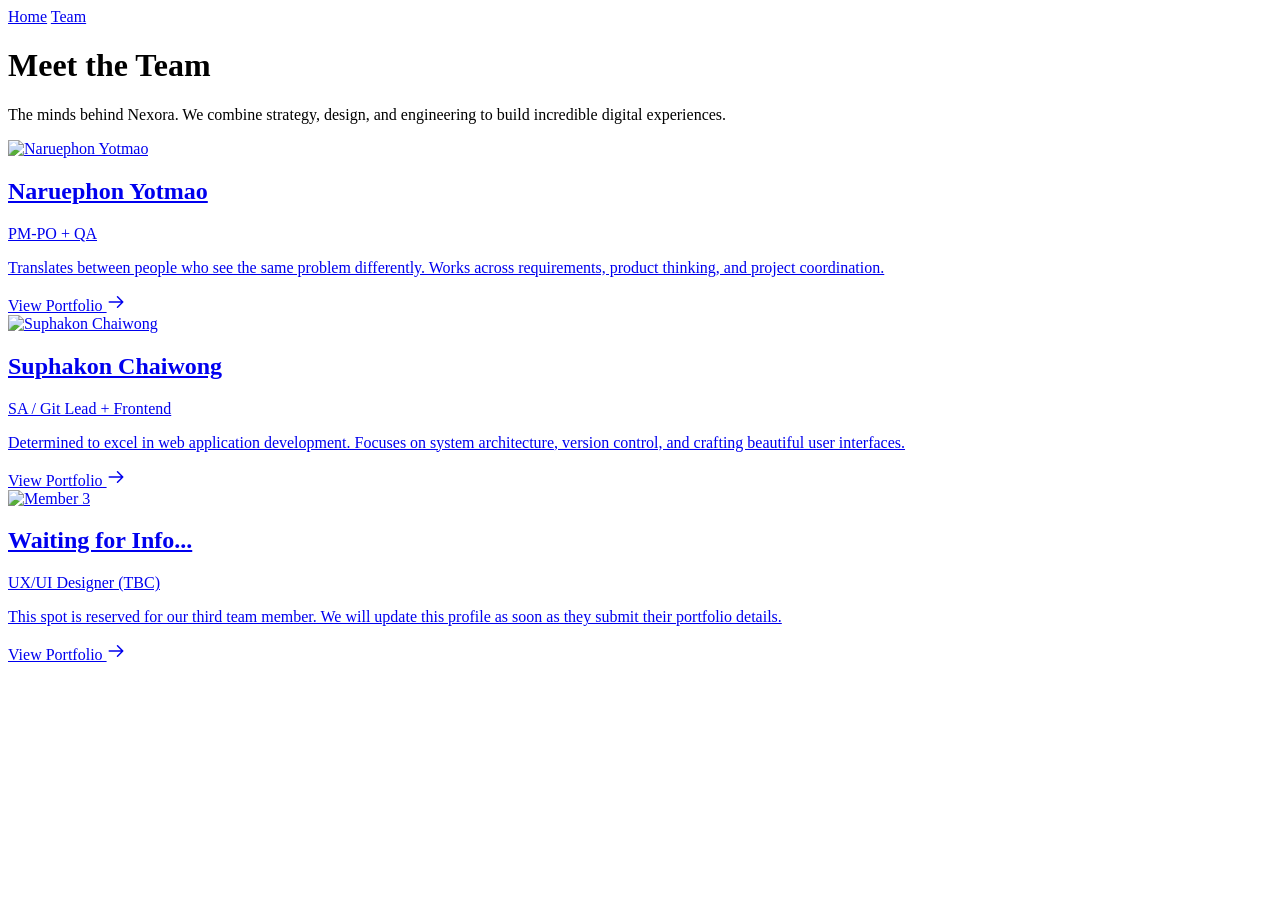
==== team.html @ 6ae88b8d "feat: add team.html structure" ====
<!DOCTYPE html>
<html lang="en">
<head>
    <meta charset="UTF-8">
    <meta name="viewport" content="width=device-width, initial-scale=1.0">
    <title>Nexora - Meet the Team</title>
    <!-- Use external CSS -->
    <link rel="stylesheet" href="assets/css/style.css">
</head>
<body>

    <nav>
        <a href="index.html">Home</a>
        <a href="team.html">Team</a>
    </nav>

    <header>
        <h1>Meet the Team</h1>
        <p>The minds behind Nexora. We combine strategy, design, and engineering to build incredible digital experiences.</p>
    </header>

    <main>
        <div class="team-grid">
            
            <!-- Member 1: Tle -->
            <a href="portfolios/member-1.html" class="team-card">
                <div class="avatar">
                    <img src="https://placehold.co/400x400/1e293b/94a3b8?text=M1" alt="Naruephon Yotmao">
                </div>
                <h2>Naruephon Yotmao</h2>
                <div class="role">PM-PO + QA</div>
                <p class="desc">Translates between people who see the same problem differently. Works across requirements, product thinking, and project coordination.</p>
                
                <div class="view-profile">
                    View Portfolio
                    <svg width="18" height="18" fill="none" stroke="currentColor" viewBox="0 0 24 24" xmlns="http://www.w3.org/2000/svg"><path stroke-linecap="round" stroke-linejoin="round" stroke-width="2" d="M14 5l7 7m0 0l-7 7m7-7H3"></path></svg>
                </div>
            </a>

            <!-- Member 2: Suphakon -->
            <a href="portfolios/member-2.html" class="team-card">
                <div class="avatar">
                    <img src="https://placehold.co/400x400/1e293b/94a3b8?text=M2" alt="Suphakon Chaiwong">
                </div>
                <h2>Suphakon Chaiwong</h2>
                <div class="role">SA / Git Lead + Frontend</div>
                <p class="desc">Determined to excel in web application development. Focuses on system architecture, version control, and crafting beautiful user interfaces.</p>
                
                <div class="view-profile">
                    View Portfolio
                    <svg width="18" height="18" fill="none" stroke="currentColor" viewBox="0 0 24 24" xmlns="http://www.w3.org/2000/svg"><path stroke-linecap="round" stroke-linejoin="round" stroke-width="2" d="M14 5l7 7m0 0l-7 7m7-7H3"></path></svg>
                </div>
            </a>

            <!-- Member 3: Placeholder -->
            <a href="portfolios/member-3.html" class="team-card">
                <div class="avatar">
                    <img src="https://placehold.co/400x400/1e293b/94a3b8?text=M3" alt="Member 3">
                </div>
                <h2>Waiting for Info...</h2>
                <div class="role">UX/UI Designer (TBC)</div>
                <p class="desc">This spot is reserved for our third team member. We will update this profile as soon as they submit their portfolio details.</p>
                
                <div class="view-profile">
                    View Portfolio
                    <svg width="18" height="18" fill="none" stroke="currentColor" viewBox="0 0 24 24" xmlns="http://www.w3.org/2000/svg"><path stroke-linecap="round" stroke-linejoin="round" stroke-width="2" d="M14 5l7 7m0 0l-7 7m7-7H3"></path></svg>
                </div>
            </a>

        </div>
    </main>

</body>
</html>
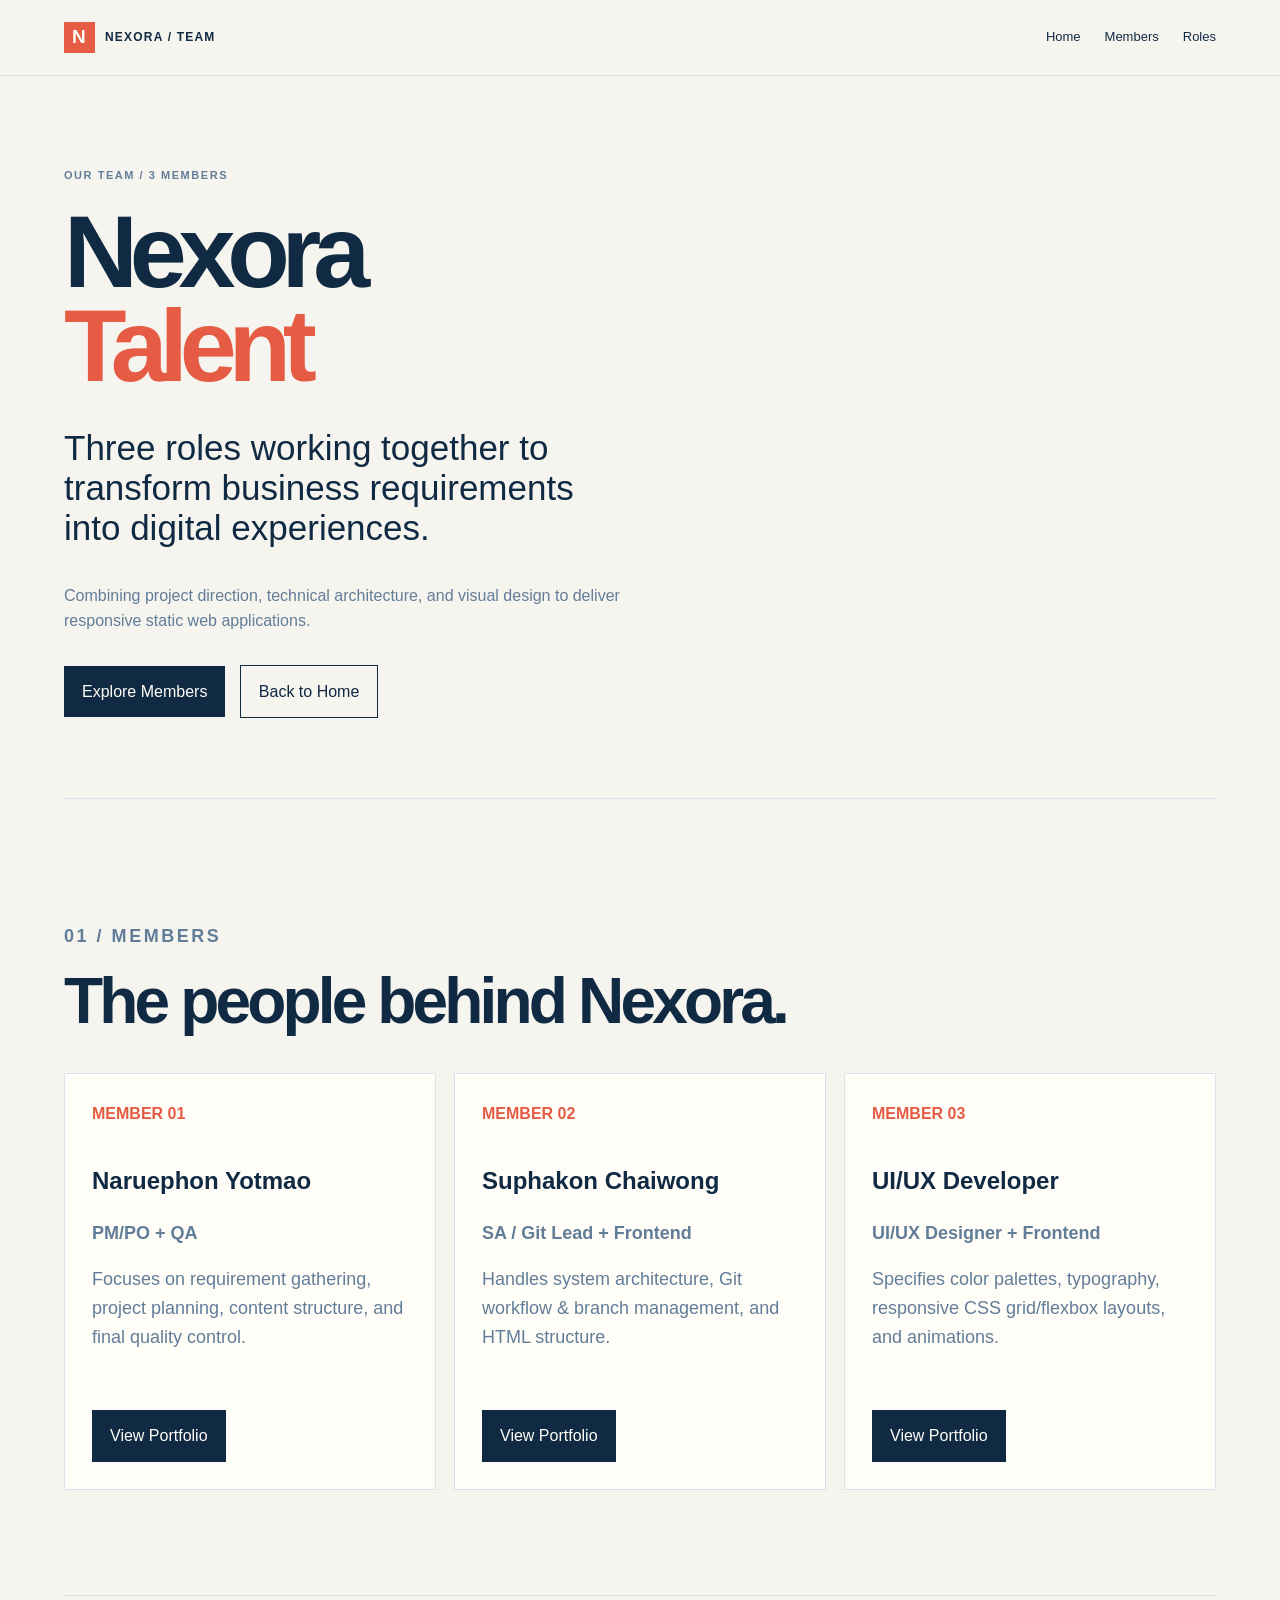
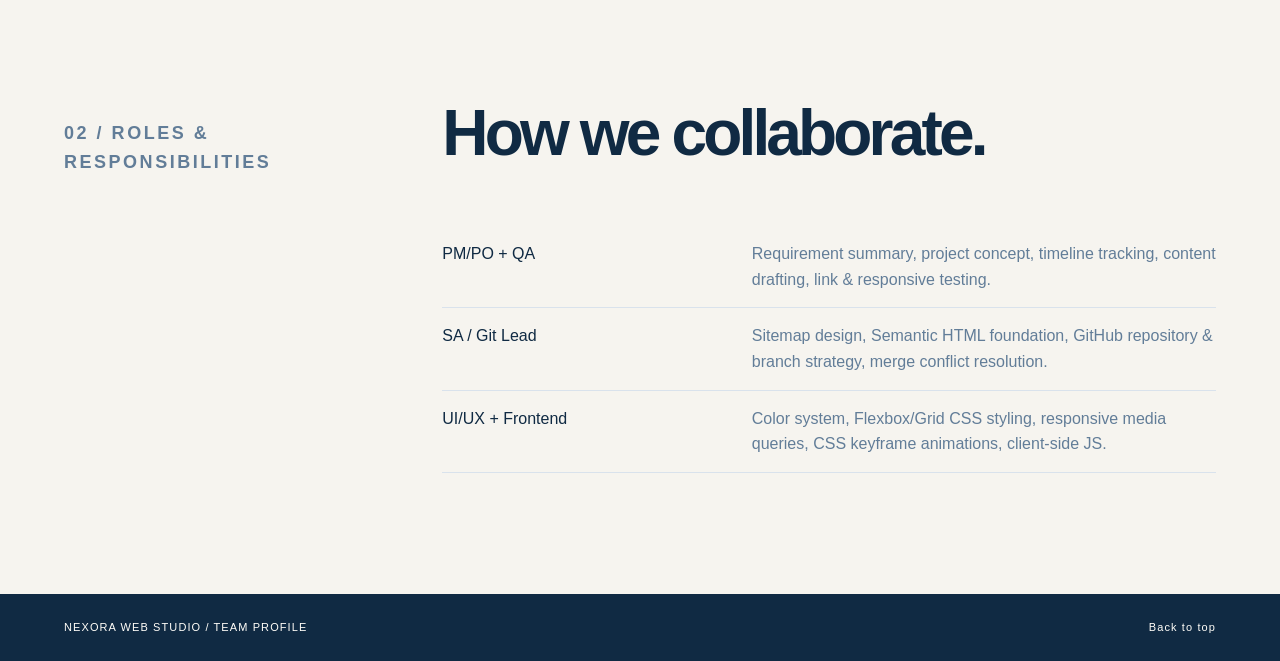
==== commit 54c67702: "fix(member-1): complete QA fixes, asset links, and team page integration" ====
--- a/team.html
+++ b/team.html
@@ -1,74 +1,90 @@
 <!DOCTYPE html>
 <html lang="en">
 <head>
-    <meta charset="UTF-8">
-    <meta name="viewport" content="width=device-width, initial-scale=1.0">
-    <title>Nexora - Meet the Team</title>
-    <!-- Use external CSS -->
-    <link rel="stylesheet" href="assets/css/style.css">
+  <meta charset="UTF-8">
+  <meta name="viewport" content="width=device-width, initial-scale=1.0">
+  <meta name="description" content="Meet the Nexora Web Studio team: PM/PO, SA/Git Lead, and UI/UX Developer.">
+  <title>Team Profile | Nexora Web Studio</title>
+  <link rel="stylesheet" href="assets/css/member-1.css">
+  <script src="assets/js/member-1.js" defer></script>
 </head>
 <body>
+  <a class="skip-link" href="#main-content">Skip to main content</a>
+  <header class="site-header" id="top">
+    <a class="brand" href="index.html"><span class="brand-mark">N</span>NEXORA / TEAM</a>
+    <button id="menu-button" type="button" aria-expanded="false" aria-controls="site-navigation">MENU</button>
+    <nav id="site-navigation" aria-label="Team navigation">
+      <a href="index.html">Home</a>
+      <a href="#team-members">Members</a>
+      <a href="#roles">Roles</a>
+    </nav>
+  </header>
 
-    <nav>
-        <a href="index.html">Home</a>
-        <a href="team.html">Team</a>
-    </nav>
+  <main id="main-content" tabindex="-1">
+    <section class="hero" aria-labelledby="team-title">
+      <div>
+        <p class="eyebrow">OUR TEAM / 3 MEMBERS</p>
+        <h1 id="team-title">Nexora<br><span>Talent</span></h1>
+        <p class="lead">Three roles working together to transform business requirements into digital experiences.</p>
+        <p>Combining project direction, technical architecture, and visual design to deliver responsive static web applications.</p>
+        <a class="button" href="#team-members">Explore Members</a>
+        <a class="button button-light" href="index.html">Back to Home</a>
+      </div>
+    </section>
 
-    <header>
-        <h1>Meet the Team</h1>
-        <p>The minds behind Nexora. We combine strategy, design, and engineering to build incredible digital experiences.</p>
-    </header>
+    <section class="section" id="team-members" aria-labelledby="members-title">
+      <p class="section-label">01 / MEMBERS</p>
+      <h2 id="members-title">The people behind Nexora.</h2>
+      
+      <div class="cards" style="grid-template-columns: repeat(3, 1fr);">
+        <article>
+          <span>MEMBER 01</span>
+          <h3>Naruephon Yotmao</h3>
+          <p><strong>PM/PO + QA</strong></p>
+          <p>Focuses on requirement gathering, project planning, content structure, and final quality control.</p>
+          <br>
+          <a class="button" href="portfolios/member-1.html">View Portfolio</a>
+        </article>
 
-    <main>
-        <div class="team-grid">
-            
-            <!-- Member 1: Tle -->
-            <a href="portfolios/member-1.html" class="team-card">
-                <div class="avatar">
-                    <img src="https://placehold.co/400x400/1e293b/94a3b8?text=M1" alt="Naruephon Yotmao">
-                </div>
-                <h2>Naruephon Yotmao</h2>
-                <div class="role">PM-PO + QA</div>
-                <p class="desc">Translates between people who see the same problem differently. Works across requirements, product thinking, and project coordination.</p>
-                
-                <div class="view-profile">
-                    View Portfolio
-                    <svg width="18" height="18" fill="none" stroke="currentColor" viewBox="0 0 24 24" xmlns="http://www.w3.org/2000/svg"><path stroke-linecap="round" stroke-linejoin="round" stroke-width="2" d="M14 5l7 7m0 0l-7 7m7-7H3"></path></svg>
-                </div>
-            </a>
+        <article>
+          <span>MEMBER 02</span>
+          <h3>Suphakon Chaiwong</h3>
+          <p><strong>SA / Git Lead + Frontend</strong></p>
+          <p>Handles system architecture, Git workflow & branch management, and HTML structure.</p>
+          <br>
+          <a class="button" href="portfolios/member-2.html">View Portfolio</a>
+        </article>
 
-            <!-- Member 2: Suphakon -->
-            <a href="portfolios/member-2.html" class="team-card">
-                <div class="avatar">
-                    <img src="https://placehold.co/400x400/1e293b/94a3b8?text=M2" alt="Suphakon Chaiwong">
-                </div>
-                <h2>Suphakon Chaiwong</h2>
-                <div class="role">SA / Git Lead + Frontend</div>
-                <p class="desc">Determined to excel in web application development. Focuses on system architecture, version control, and crafting beautiful user interfaces.</p>
-                
-                <div class="view-profile">
-                    View Portfolio
-                    <svg width="18" height="18" fill="none" stroke="currentColor" viewBox="0 0 24 24" xmlns="http://www.w3.org/2000/svg"><path stroke-linecap="round" stroke-linejoin="round" stroke-width="2" d="M14 5l7 7m0 0l-7 7m7-7H3"></path></svg>
-                </div>
-            </a>
+        <article>
+          <span>MEMBER 03</span>
+          <h3>UI/UX Developer</h3>
+          <p><strong>UI/UX Designer + Frontend</strong></p>
+          <p>Specifies color palettes, typography, responsive CSS grid/flexbox layouts, and animations.</p>
+          <br>
+          <a class="button" href="portfolios/member-3.html">View Portfolio</a>
+        </article>
+      </div>
+    </section>
 
-            <!-- Member 3: Placeholder -->
-            <a href="portfolios/member-3.html" class="team-card">
-                <div class="avatar">
-                    <img src="https://placehold.co/400x400/1e293b/94a3b8?text=M3" alt="Member 3">
-                </div>
-                <h2>Waiting for Info...</h2>
-                <div class="role">UX/UI Designer (TBC)</div>
-                <p class="desc">This spot is reserved for our third team member. We will update this profile as soon as they submit their portfolio details.</p>
-                
-                <div class="view-profile">
-                    View Portfolio
-                    <svg width="18" height="18" fill="none" stroke="currentColor" viewBox="0 0 24 24" xmlns="http://www.w3.org/2000/svg"><path stroke-linecap="round" stroke-linejoin="round" stroke-width="2" d="M14 5l7 7m0 0l-7 7m7-7H3"></path></svg>
-                </div>
-            </a>
+    <section class="section split" id="roles" aria-labelledby="roles-title">
+      <p class="section-label">02 / ROLES & RESPONSIBILITIES</p>
+      <div>
+        <h2 id="roles-title">How we collaborate.</h2>
+        <dl class="skills-list">
+          <dt>PM/PO + QA</dt>
+          <dd>Requirement summary, project concept, timeline tracking, content drafting, link & responsive testing.</dd>
+          <dt>SA / Git Lead</dt>
+          <dd>Sitemap design, Semantic HTML foundation, GitHub repository & branch strategy, merge conflict resolution.</dd>
+          <dt>UI/UX + Frontend</dt>
+          <dd>Color system, Flexbox/Grid CSS styling, responsive media queries, CSS keyframe animations, client-side JS.</dd>
+        </dl>
+      </div>
+    </section>
+  </main>
 
-        </div>
-    </main>
-
+  <footer>
+    <p>NEXORA WEB STUDIO / TEAM PROFILE</p>
+    <a href="#top">Back to top</a>
+  </footer>
 </body>
 </html>
--- a/assets/css/member-1.css
+++ b/assets/css/member-1.css
@@ -0,0 +1,523 @@
+:root {
+    --ink: #102a43;
+    --muted: #627d98;
+    --paper: #f6f4ef;
+    --cream: #fffdf8;
+    --yellow: #f4c95d;
+    --coral: #e65b43;
+    --line: #d9e2ec;
+}
+
+* {
+    box-sizing: border-box;
+}
+
+html {
+    scroll-behavior: smooth;
+}
+
+body {
+    margin: 0;
+    background: var(--paper);
+    color: var(--ink);
+    font-family: Arial, Helvetica, sans-serif;
+    line-height: 1.6;
+}
+
+a {
+    color: inherit;
+}
+
+.skip-link {
+    position: absolute;
+    top: 10px;
+    left: 10px;
+    z-index: 10;
+    padding: 9px 13px;
+    background: var(--ink);
+    color: var(--cream);
+    transform: translateY(-160%);
+}
+
+.skip-link:focus {
+    transform: translateY(0);
+}
+
+:focus-visible {
+    outline: 3px solid var(--coral);
+    outline-offset: 4px;
+}
+
+button,
+a {
+    font: inherit;
+}
+
+.site-header {
+    display: flex;
+    align-items: center;
+    justify-content: space-between;
+    padding: 22px 5%;
+    border-bottom: 1px solid var(--line);
+}
+
+.brand {
+    display: flex;
+    align-items: center;
+    gap: 10px;
+    font-size: 12px;
+    font-weight: bold;
+    letter-spacing: .1em;
+    text-decoration: none;
+}
+
+.brand-mark {
+    display: grid;
+    width: 31px;
+    height: 31px;
+    place-items: center;
+    background: var(--coral);
+    color: var(--cream);
+    font-size: 19px;
+}
+
+.site-header nav {
+    display: flex;
+    gap: 24px;
+    font-size: 13px;
+}
+
+.site-header nav a {
+    text-decoration: none;
+}
+
+.site-header nav a:hover {
+    color: var(--coral);
+}
+
+#menu-button {
+    display: none;
+    padding: 7px 10px;
+    border: 1px solid var(--ink);
+    background: transparent;
+}
+
+main {
+    width: 90%;
+    max-width: 1180px;
+    margin: auto;
+}
+
+.hero {
+    display: grid;
+    grid-template-columns: 1.1fr .9fr;
+    gap: 7%;
+    align-items: center;
+    min-height: 670px;
+    padding: 80px 0;
+}
+
+.eyebrow,
+.section-label,
+.project-type {
+    color: var(--coral);
+    font-size: 11px;
+    font-weight: bold;
+    letter-spacing: .14em;
+    text-transform: uppercase;
+}
+
+h1 {
+    margin: 20px 0 25px;
+    font-size: clamp(58px, 8vw, 112px);
+    line-height: .92;
+    letter-spacing: -.08em;
+}
+
+h1 span {
+    color: var(--coral);
+}
+
+h2 {
+    margin: 0 0 26px;
+    font-size: clamp(38px, 5vw, 68px);
+    line-height: 1.02;
+    letter-spacing: -.06em;
+}
+
+h3 {
+    line-height: 1.1;
+}
+
+.hero p {
+    max-width: 560px;
+    color: var(--muted);
+}
+
+.hero .lead {
+    color: var(--ink);
+    font-size: clamp(23px, 3vw, 35px);
+    line-height: 1.14;
+}
+
+.button {
+    display: inline-block;
+    margin: 15px 10px 0 0;
+    padding: 13px 18px;
+    background: var(--ink);
+    color: var(--cream);
+    text-decoration: none;
+}
+
+.button-light {
+    background: transparent;
+    border: 1px solid var(--ink);
+    color: var(--ink);
+}
+
+.button:hover {
+    background: var(--coral);
+    color: var(--cream);
+}
+
+.portrait {
+    margin: 0;
+    text-align: right;
+}
+
+.portrait img {
+    display: block;
+    width: min(100%, 280px);
+    height: 360px;
+    margin: auto;
+    object-fit: contain;
+    background: url('../images/member-1/backgroud.jpg') center/cover no-repeat;
+    box-shadow: 0 22px 50px rgba(16, 42, 67, .12);
+    animation: float-mark 5s ease-in-out infinite alternate;
+}
+
+.portrait figcaption {
+    margin-top: 12px;
+    color: var(--muted);
+    font-size: 12px;
+}
+
+.section {
+    padding: 105px 0;
+    border-top: 1px solid var(--line);
+}
+
+.split {
+    display: grid;
+    grid-template-columns: .27fr .73fr;
+    gap: 8%;
+}
+
+.section p {
+    max-width: 750px;
+    color: var(--muted);
+    font-size: 18px;
+}
+
+mark {
+    padding: 1px 5px;
+    background: var(--yellow);
+    color: var(--ink);
+}
+
+.cards,
+.projects {
+    display: grid;
+    grid-template-columns: repeat(2, 1fr);
+    gap: 18px;
+}
+
+.cards {
+    grid-template-columns: repeat(3, 1fr);
+    margin-top: 38px;
+}
+
+.cards article {
+    min-height: 250px;
+    padding: 27px;
+    border: 1px solid var(--line);
+    background: var(--cream);
+}
+
+.cards article:hover {
+    transform: translateY(-6px);
+    border-color: var(--coral);
+}
+
+.cards span,
+.project>span {
+    color: var(--coral);
+    font-weight: bold;
+}
+
+.cards h3 {
+    margin-top: 42px;
+    font-size: 24px;
+}
+
+.skills-list {
+    display: grid;
+    grid-template-columns: .8fr 1.2fr;
+    margin-top: 60px;
+}
+
+.skills-list dt,
+.skills-list dd {
+    margin: 0;
+    padding: 15px 0;
+    border-bottom: 1px solid var(--line);
+}
+
+.skills-list dd {
+    color: var(--muted);
+}
+
+.project {
+    display: grid;
+    grid-template-columns: 58px 1fr;
+    min-height: 400px;
+    padding: 27px;
+    border: 1px solid var(--line);
+    background: var(--cream);
+}
+
+.project-image {
+    grid-column: 2;
+    width: 100%;
+    height: 140px;
+    max-height: 140px;
+    padding: 8px;
+    object-fit: contain;
+    background: var(--paper);
+    border: 1px solid var(--line);
+}
+
+.project-feature .project-image {
+    height: 320px;
+    max-height: 320px;
+}
+
+.project-feature {
+    grid-column: 1/-1;
+    background: var(--ink);
+    color: var(--cream);
+}
+
+.project p {
+    font-size: 16px;
+}
+
+.project ul {
+    display: flex;
+    flex-wrap: wrap;
+    gap: 7px;
+    padding: 0;
+    list-style: none;
+}
+
+.project li {
+    padding: 4px 8px;
+    border: 1px solid var(--coral);
+    color: var(--coral);
+    font-size: 11px;
+}
+
+.project-toggle {
+    padding: 0;
+    border: 0;
+    background: transparent;
+    color: inherit;
+    cursor: pointer;
+    font-weight: bold;
+    text-decoration: underline;
+}
+
+.project-notes {
+    margin-top: 17px;
+    padding-top: 17px;
+    border-top: 1px solid rgba(98, 125, 152, .4);
+}
+
+.compact {
+    min-height: 220px;
+}
+
+.timeline {
+    padding: 0;
+    list-style: none;
+}
+
+.timeline li {
+    display: grid;
+    grid-template-columns: 100px 1fr;
+    gap: 25px;
+    padding: 22px 0;
+    border-top: 1px solid var(--line);
+}
+
+.timeline time {
+    color: var(--coral);
+    font-weight: bold;
+}
+
+.timeline p {
+    margin: 0;
+}
+
+address {
+    display: flex;
+    flex-direction: column;
+    gap: 10px;
+    margin-top: 25px;
+    font-style: normal;
+}
+
+address a {
+    color: var(--coral);
+}
+
+footer {
+    display: flex;
+    justify-content: space-between;
+    padding: 25px 5%;
+    background: var(--ink);
+    color: var(--cream);
+    font-size: 11px;
+    letter-spacing: .1em;
+}
+
+footer p {
+    margin: 0;
+}
+
+footer a {
+    text-decoration: none;
+}
+
+@media (prefers-reduced-motion: reduce) {
+    html {
+        scroll-behavior: auto;
+    }
+
+    .portrait img,
+    .cards article {
+        animation: none;
+        transition: none;
+    }
+}
+
+@keyframes float-mark {
+    from {
+        transform: translateY(0);
+    }
+
+    to {
+        transform: translateY(-12px);
+    }
+}
+
+@media only screen and (max-width:768px) {
+    .site-header {
+        position: relative;
+    }
+
+    #menu-button {
+        display: block;
+    }
+
+    .site-header nav {
+        display: none;
+        position: absolute;
+        z-index: 2;
+        top: 66px;
+        right: 5%;
+        left: 5%;
+        flex-direction: column;
+        gap: 0;
+        padding: 8px;
+        background: var(--cream);
+        border: 1px solid var(--line);
+    }
+
+    .site-header nav.is-open {
+        display: flex;
+    }
+
+    .site-header nav a {
+        padding: 11px;
+        border-bottom: 1px solid var(--line);
+    }
+
+    .hero,
+    .split {
+        grid-template-columns: 1fr;
+        min-height: 0;
+        padding: 70px 0;
+    }
+
+    .portrait {
+        order: -1;
+        text-align: center;
+    }
+
+    .portrait img {
+        width: min(100%, 240px);
+        height: 300px;
+    }
+
+    .cards,
+    .projects {
+        grid-template-columns: 1fr;
+    }
+
+    .project-feature {
+        grid-column: auto;
+    }
+}
+
+@media only screen and (max-width:480px) {
+    .brand {
+        font-size: 10px;
+    }
+
+    h1 {
+        font-size: 60px;
+    }
+
+    .project {
+        grid-template-columns: 1fr;
+    }
+
+    .project-image,
+    .project > div {
+        grid-column: 1;
+    }
+
+    .project-feature .project-image {
+        height: 220px;
+        max-height: 220px;
+    }
+
+    .project>span {
+        margin-bottom: 18px;
+    }
+
+    .skills-list {
+        display: block;
+    }
+}
+
+@media print {
+
+    #menu-button,
+    .site-header nav,
+    .button,
+    .project-toggle {
+        display: none;
+    }
+}
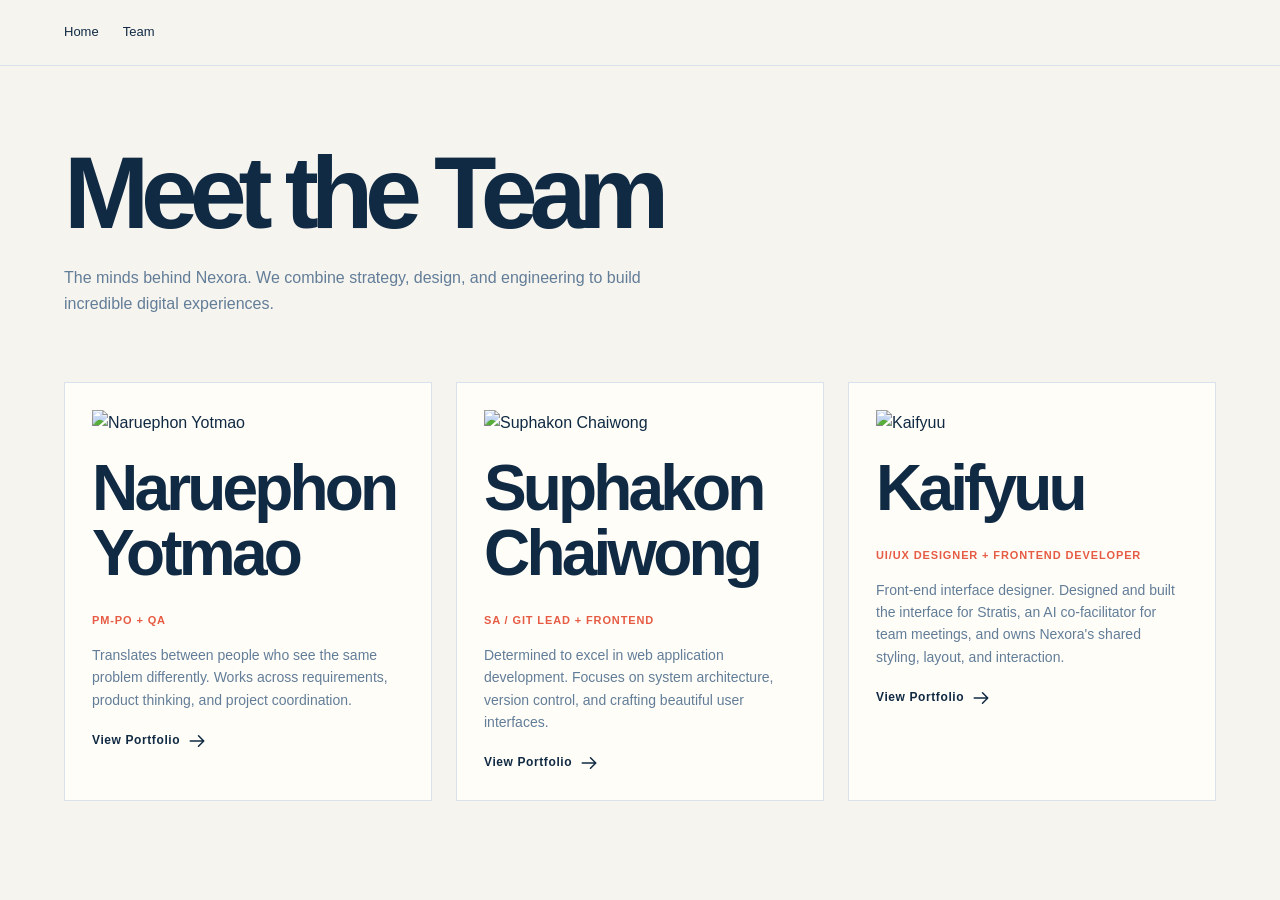
==== commit bb5b3ed5: "feat: add shared layout system, nav toggle, and member-3 portfolio Build out the site-wide style.css" ====
--- a/team.html
+++ b/team.html
@@ -1,90 +1,74 @@
 <!DOCTYPE html>
 <html lang="en">
 <head>
-  <meta charset="UTF-8">
-  <meta name="viewport" content="width=device-width, initial-scale=1.0">
-  <meta name="description" content="Meet the Nexora Web Studio team: PM/PO, SA/Git Lead, and UI/UX Developer.">
-  <title>Team Profile | Nexora Web Studio</title>
-  <link rel="stylesheet" href="assets/css/member-1.css">
-  <script src="assets/js/member-1.js" defer></script>
+    <meta charset="UTF-8">
+    <meta name="viewport" content="width=device-width, initial-scale=1.0">
+    <title>Nexora - Meet the Team</title>
+    <!-- Use external CSS -->
+    <link rel="stylesheet" href="assets/css/style.css">
 </head>
 <body>
-  <a class="skip-link" href="#main-content">Skip to main content</a>
-  <header class="site-header" id="top">
-    <a class="brand" href="index.html"><span class="brand-mark">N</span>NEXORA / TEAM</a>
-    <button id="menu-button" type="button" aria-expanded="false" aria-controls="site-navigation">MENU</button>
-    <nav id="site-navigation" aria-label="Team navigation">
-      <a href="index.html">Home</a>
-      <a href="#team-members">Members</a>
-      <a href="#roles">Roles</a>
+
+    <nav>
+        <a href="index.html">Home</a>
+        <a href="team.html">Team</a>
     </nav>
-  </header>
 
-  <main id="main-content" tabindex="-1">
-    <section class="hero" aria-labelledby="team-title">
-      <div>
-        <p class="eyebrow">OUR TEAM / 3 MEMBERS</p>
-        <h1 id="team-title">Nexora<br><span>Talent</span></h1>
-        <p class="lead">Three roles working together to transform business requirements into digital experiences.</p>
-        <p>Combining project direction, technical architecture, and visual design to deliver responsive static web applications.</p>
-        <a class="button" href="#team-members">Explore Members</a>
-        <a class="button button-light" href="index.html">Back to Home</a>
-      </div>
-    </section>
+    <header>
+        <h1>Meet the Team</h1>
+        <p>The minds behind Nexora. We combine strategy, design, and engineering to build incredible digital experiences.</p>
+    </header>
 
-    <section class="section" id="team-members" aria-labelledby="members-title">
-      <p class="section-label">01 / MEMBERS</p>
-      <h2 id="members-title">The people behind Nexora.</h2>
-      
-      <div class="cards" style="grid-template-columns: repeat(3, 1fr);">
-        <article>
-          <span>MEMBER 01</span>
-          <h3>Naruephon Yotmao</h3>
-          <p><strong>PM/PO + QA</strong></p>
-          <p>Focuses on requirement gathering, project planning, content structure, and final quality control.</p>
-          <br>
-          <a class="button" href="portfolios/member-1.html">View Portfolio</a>
-        </article>
+    <main>
+        <div class="team-grid">
+            
+            <!-- Member 1: Tle -->
+            <a href="portfolios/member-1.html" class="team-card">
+                <div class="avatar">
+                    <img src="https://placehold.co/400x400/1e293b/94a3b8?text=M1" alt="Naruephon Yotmao">
+                </div>
+                <h2>Naruephon Yotmao</h2>
+                <div class="role">PM-PO + QA</div>
+                <p class="desc">Translates between people who see the same problem differently. Works across requirements, product thinking, and project coordination.</p>
+                
+                <div class="view-profile">
+                    View Portfolio
+                    <svg width="18" height="18" fill="none" stroke="currentColor" viewBox="0 0 24 24" xmlns="http://www.w3.org/2000/svg"><path stroke-linecap="round" stroke-linejoin="round" stroke-width="2" d="M14 5l7 7m0 0l-7 7m7-7H3"></path></svg>
+                </div>
+            </a>
 
-        <article>
-          <span>MEMBER 02</span>
-          <h3>Suphakon Chaiwong</h3>
-          <p><strong>SA / Git Lead + Frontend</strong></p>
-          <p>Handles system architecture, Git workflow & branch management, and HTML structure.</p>
-          <br>
-          <a class="button" href="portfolios/member-2.html">View Portfolio</a>
-        </article>
+            <!-- Member 2: Suphakon -->
+            <a href="portfolios/member-2.html" class="team-card">
+                <div class="avatar">
+                    <img src="https://placehold.co/400x400/1e293b/94a3b8?text=M2" alt="Suphakon Chaiwong">
+                </div>
+                <h2>Suphakon Chaiwong</h2>
+                <div class="role">SA / Git Lead + Frontend</div>
+                <p class="desc">Determined to excel in web application development. Focuses on system architecture, version control, and crafting beautiful user interfaces.</p>
+                
+                <div class="view-profile">
+                    View Portfolio
+                    <svg width="18" height="18" fill="none" stroke="currentColor" viewBox="0 0 24 24" xmlns="http://www.w3.org/2000/svg"><path stroke-linecap="round" stroke-linejoin="round" stroke-width="2" d="M14 5l7 7m0 0l-7 7m7-7H3"></path></svg>
+                </div>
+            </a>
 
-        <article>
-          <span>MEMBER 03</span>
-          <h3>UI/UX Developer</h3>
-          <p><strong>UI/UX Designer + Frontend</strong></p>
-          <p>Specifies color palettes, typography, responsive CSS grid/flexbox layouts, and animations.</p>
-          <br>
-          <a class="button" href="portfolios/member-3.html">View Portfolio</a>
-        </article>
-      </div>
-    </section>
+            <!-- Member 3: Kaifyuu -->
+            <a href="portfolios/member-3.html" class="team-card">
+                <div class="avatar">
+                    <img src="https://i.ibb.co/9mvscLW2/image-1.jpg" alt="Kaifyuu">
+                </div>
+                <h2>Kaifyuu</h2>
+                <div class="role">UI/UX Designer + Frontend Developer</div>
+                <p class="desc">Front-end interface designer. Designed and built the interface for Stratis, an AI co-facilitator for team meetings, and owns Nexora's shared styling, layout, and interaction.</p>
+                
+                <div class="view-profile">
+                    View Portfolio
+                    <svg width="18" height="18" fill="none" stroke="currentColor" viewBox="0 0 24 24" xmlns="http://www.w3.org/2000/svg"><path stroke-linecap="round" stroke-linejoin="round" stroke-width="2" d="M14 5l7 7m0 0l-7 7m7-7H3"></path></svg>
+                </div>
+            </a>
 
-    <section class="section split" id="roles" aria-labelledby="roles-title">
-      <p class="section-label">02 / ROLES & RESPONSIBILITIES</p>
-      <div>
-        <h2 id="roles-title">How we collaborate.</h2>
-        <dl class="skills-list">
-          <dt>PM/PO + QA</dt>
-          <dd>Requirement summary, project concept, timeline tracking, content drafting, link & responsive testing.</dd>
-          <dt>SA / Git Lead</dt>
-          <dd>Sitemap design, Semantic HTML foundation, GitHub repository & branch strategy, merge conflict resolution.</dd>
-          <dt>UI/UX + Frontend</dt>
-          <dd>Color system, Flexbox/Grid CSS styling, responsive media queries, CSS keyframe animations, client-side JS.</dd>
-        </dl>
-      </div>
-    </section>
-  </main>
+        </div>
+    </main>
 
-  <footer>
-    <p>NEXORA WEB STUDIO / TEAM PROFILE</p>
-    <a href="#top">Back to top</a>
-  </footer>
 </body>
 </html>
--- a/assets/css/style.css
+++ b/assets/css/style.css
@@ -0,0 +1,535 @@
+:root {
+    --ink: #102a43;
+    --muted: #627d98;
+    --paper: #f6f4ef;
+    --cream: #fffdf8;
+    --yellow: #f4c95d;
+    --coral: #e65b43;
+    --line: #d9e2ec;
+}
+
+* {
+    box-sizing: border-box;
+}
+
+html {
+    scroll-behavior: smooth;
+}
+
+body {
+    margin: 0;
+    background: var(--paper);
+    color: var(--ink);
+    font-family: Arial, Helvetica, sans-serif;
+    line-height: 1.6;
+}
+
+a {
+    color: inherit;
+}
+
+button,
+a {
+    font: inherit;
+}
+
+main {
+    width: 90%;
+    max-width: 1180px;
+    margin: auto;
+}
+
+/* ==========================================================================
+   Header / Nav
+   ========================================================================== */
+.site-header {
+    display: flex;
+    align-items: center;
+    justify-content: space-between;
+    padding: 22px 5%;
+    border-bottom: 1px solid var(--line);
+}
+
+.brand {
+    display: flex;
+    align-items: center;
+    gap: 10px;
+    font-size: 12px;
+    font-weight: bold;
+    letter-spacing: .1em;
+    text-decoration: none;
+}
+
+.brand-mark {
+    display: grid;
+    width: 31px;
+    height: 31px;
+    place-items: center;
+    background: var(--coral);
+    color: var(--cream);
+    font-size: 19px;
+}
+
+.menu-button {
+    display: none;
+    padding: 7px 10px;
+    border: 1px solid var(--ink);
+    background: transparent;
+}
+
+.site-nav {
+    display: flex;
+    gap: 24px;
+    font-size: 13px;
+}
+
+.site-nav a {
+    text-decoration: none;
+}
+
+.site-nav a:hover {
+    color: var(--coral);
+}
+
+/* team.html plain nav */
+body > nav {
+    display: flex;
+    gap: 24px;
+    padding: 22px 5%;
+    border-bottom: 1px solid var(--line);
+    font-size: 13px;
+}
+
+body > nav a {
+    text-decoration: none;
+}
+
+body > nav a:hover {
+    color: var(--coral);
+}
+
+body > header {
+    padding: 60px 5% 30px;
+}
+
+body > header p {
+    max-width: 640px;
+    color: var(--muted);
+}
+
+h1 {
+    margin: 20px 0 25px;
+    font-size: clamp(58px, 8vw, 112px);
+    line-height: .92;
+    letter-spacing: -.08em;
+}
+
+h1 span {
+    color: var(--coral);
+}
+
+h2 {
+    margin: 0 0 26px;
+    font-size: clamp(38px, 5vw, 68px);
+    line-height: 1.02;
+    letter-spacing: -.06em;
+}
+
+h3 {
+    line-height: 1.1;
+}
+
+/* ==========================================================================
+   Hero
+   ========================================================================== */
+.hero {
+    display: grid;
+    grid-template-columns: 1.1fr .9fr;
+    gap: 7%;
+    align-items: center;
+    min-height: 600px;
+    padding: 80px 0;
+}
+
+.eyebrow,
+.section-number {
+    color: var(--coral);
+    font-size: 11px;
+    font-weight: bold;
+    letter-spacing: .14em;
+    text-transform: uppercase;
+}
+
+.hero-text {
+    max-width: 560px;
+    color: var(--muted);
+}
+
+.hero-points {
+    display: flex;
+    flex-wrap: wrap;
+    gap: 10px;
+    padding: 0;
+    margin: 25px 0 0;
+    list-style: none;
+}
+
+.hero-points li {
+    padding: 6px 12px;
+    border: 1px solid var(--line);
+    font-size: 12px;
+    letter-spacing: .05em;
+}
+
+.button {
+    display: inline-block;
+    margin: 15px 10px 0 0;
+    padding: 13px 18px;
+    background: var(--ink);
+    color: var(--cream);
+    text-decoration: none;
+}
+
+.button-primary {
+    background: var(--ink);
+    color: var(--cream);
+}
+
+.button-secondary {
+    background: transparent;
+    border: 1px solid var(--ink);
+    color: var(--ink);
+}
+
+.button:hover {
+    background: var(--coral);
+    color: var(--cream);
+    border-color: var(--coral);
+}
+
+.hero-panel {
+    padding: 30px;
+    background: var(--cream);
+    border: 1px solid var(--line);
+}
+
+.panel-head {
+    display: flex;
+    justify-content: space-between;
+    font-size: 11px;
+    font-weight: bold;
+    letter-spacing: .1em;
+    color: var(--muted);
+}
+
+.panel-score {
+    margin: 20px 0;
+    font-size: 64px;
+    font-weight: bold;
+    letter-spacing: -.04em;
+}
+
+.hero-panel p {
+    color: var(--muted);
+}
+
+.signal-bars {
+    display: flex;
+    align-items: flex-end;
+    gap: 6px;
+    height: 40px;
+    margin-top: 20px;
+}
+
+.signal-bars span {
+    flex: 1;
+    background: var(--coral);
+}
+
+.signal-bars span:nth-child(1) { height: 40%; }
+.signal-bars span:nth-child(2) { height: 65%; }
+.signal-bars span:nth-child(3) { height: 50%; }
+.signal-bars span:nth-child(4) { height: 90%; }
+.signal-bars span:nth-child(5) { height: 70%; }
+
+/* ==========================================================================
+   Section blocks
+   ========================================================================== */
+.section-block {
+    padding: 90px 0;
+    border-top: 1px solid var(--line);
+}
+
+.statement {
+    display: grid;
+    grid-template-columns: .27fr .73fr;
+    gap: 8%;
+}
+
+.statement p {
+    max-width: 750px;
+    color: var(--muted);
+    font-size: 18px;
+}
+
+.section-heading {
+    display: grid;
+    grid-template-columns: .35fr .65fr;
+    gap: 8%;
+    margin-bottom: 40px;
+}
+
+.section-heading p {
+    color: var(--muted);
+    font-size: 18px;
+}
+
+/* ==========================================================================
+   Cards / Works / Process
+   ========================================================================== */
+.card-grid,
+.works-grid,
+.process-list {
+    display: grid;
+    grid-template-columns: repeat(3, 1fr);
+    gap: 18px;
+}
+
+.service-card,
+.process-list article {
+    min-height: 220px;
+    padding: 27px;
+    border: 1px solid var(--line);
+    background: var(--cream);
+}
+
+.service-card:hover {
+    transform: translateY(-6px);
+    border-color: var(--coral);
+}
+
+.card-index,
+.process-list span {
+    color: var(--coral);
+    font-weight: bold;
+}
+
+.service-card h3,
+.process-list h3 {
+    margin-top: 30px;
+    font-size: 22px;
+}
+
+.card-tag {
+    display: inline-block;
+    margin-top: 15px;
+    font-size: 11px;
+    letter-spacing: .08em;
+    color: var(--muted);
+}
+
+.work-card {
+    border: 1px solid var(--line);
+    background: var(--cream);
+    overflow: hidden;
+}
+
+.work-visual {
+    display: flex;
+    flex-direction: column;
+    justify-content: space-between;
+    min-height: 200px;
+    padding: 20px;
+    color: var(--cream);
+    background: var(--ink);
+}
+
+.work-visual span {
+    color: var(--yellow);
+    font-weight: bold;
+}
+
+.work-visual strong {
+    font-size: 26px;
+    line-height: 1;
+}
+
+.work-content {
+    padding: 20px;
+}
+
+.work-content p {
+    margin: 0 0 8px;
+    color: var(--coral);
+    font-size: 11px;
+    font-weight: bold;
+    letter-spacing: .08em;
+}
+
+.work-content h3 {
+    font-size: 20px;
+}
+
+.work-content span {
+    display: block;
+    margin-top: 10px;
+    color: var(--muted);
+    font-size: 12px;
+}
+
+/* ==========================================================================
+   Team callout
+   ========================================================================== */
+.team-callout {
+    text-align: center;
+}
+
+.team-callout p {
+    max-width: 600px;
+    margin: 0 auto 25px;
+    color: var(--muted);
+}
+
+/* ==========================================================================
+   Team grid (team.html)
+   ========================================================================== */
+.team-grid {
+    display: grid;
+    grid-template-columns: repeat(3, 1fr);
+    gap: 24px;
+    padding: 20px 0 80px;
+}
+
+.team-card {
+    display: block;
+    padding: 27px;
+    border: 1px solid var(--line);
+    background: var(--cream);
+    text-decoration: none;
+    color: var(--ink);
+}
+
+.team-card:hover {
+    transform: translateY(-6px);
+    border-color: var(--coral);
+}
+
+.team-card .avatar img {
+    width: 100%;
+    aspect-ratio: 1/1;
+    object-fit: cover;
+    margin-bottom: 20px;
+}
+
+.team-card .role {
+    color: var(--coral);
+    font-size: 11px;
+    font-weight: bold;
+    letter-spacing: .08em;
+    text-transform: uppercase;
+    margin-bottom: 12px;
+}
+
+.team-card .desc {
+    color: var(--muted);
+    font-size: 14px;
+}
+
+.team-card .view-profile {
+    display: flex;
+    align-items: center;
+    gap: 8px;
+    margin-top: 20px;
+    font-size: 12px;
+    font-weight: bold;
+    letter-spacing: .05em;
+}
+
+/* ==========================================================================
+   Footer
+   ========================================================================== */
+.site-footer {
+    display: flex;
+    justify-content: space-between;
+    align-items: center;
+    padding: 40px 5%;
+    background: var(--ink);
+    color: var(--cream);
+    font-size: 12px;
+}
+
+.site-footer p {
+    margin: 4px 0 0;
+    color: var(--line);
+    font-size: 11px;
+}
+
+.footer-links {
+    display: flex;
+    gap: 20px;
+}
+
+.footer-links a {
+    text-decoration: none;
+}
+
+.footer-links a:hover {
+    color: var(--coral);
+}
+
+/* ==========================================================================
+   Responsive
+   ========================================================================== */
+@media only screen and (max-width: 768px) {
+    .site-header {
+        position: relative;
+    }
+
+    .menu-button {
+        display: block;
+    }
+
+    .site-nav {
+        display: none;
+        position: absolute;
+        z-index: 2;
+        top: 66px;
+        right: 5%;
+        left: 5%;
+        flex-direction: column;
+        gap: 0;
+        padding: 8px;
+        background: var(--cream);
+        border: 1px solid var(--line);
+    }
+
+    .site-nav.is-open {
+        display: flex;
+    }
+
+    .site-nav a {
+        padding: 11px;
+        border-bottom: 1px solid var(--line);
+    }
+
+    .hero,
+    .statement,
+    .section-heading {
+        grid-template-columns: 1fr;
+        min-height: 0;
+        padding: 60px 0;
+    }
+
+    .card-grid,
+    .works-grid,
+    .process-list,
+    .team-grid {
+        grid-template-columns: 1fr;
+    }
+
+    .site-footer {
+        flex-direction: column;
+        gap: 16px;
+        text-align: center;
+    }
+}
